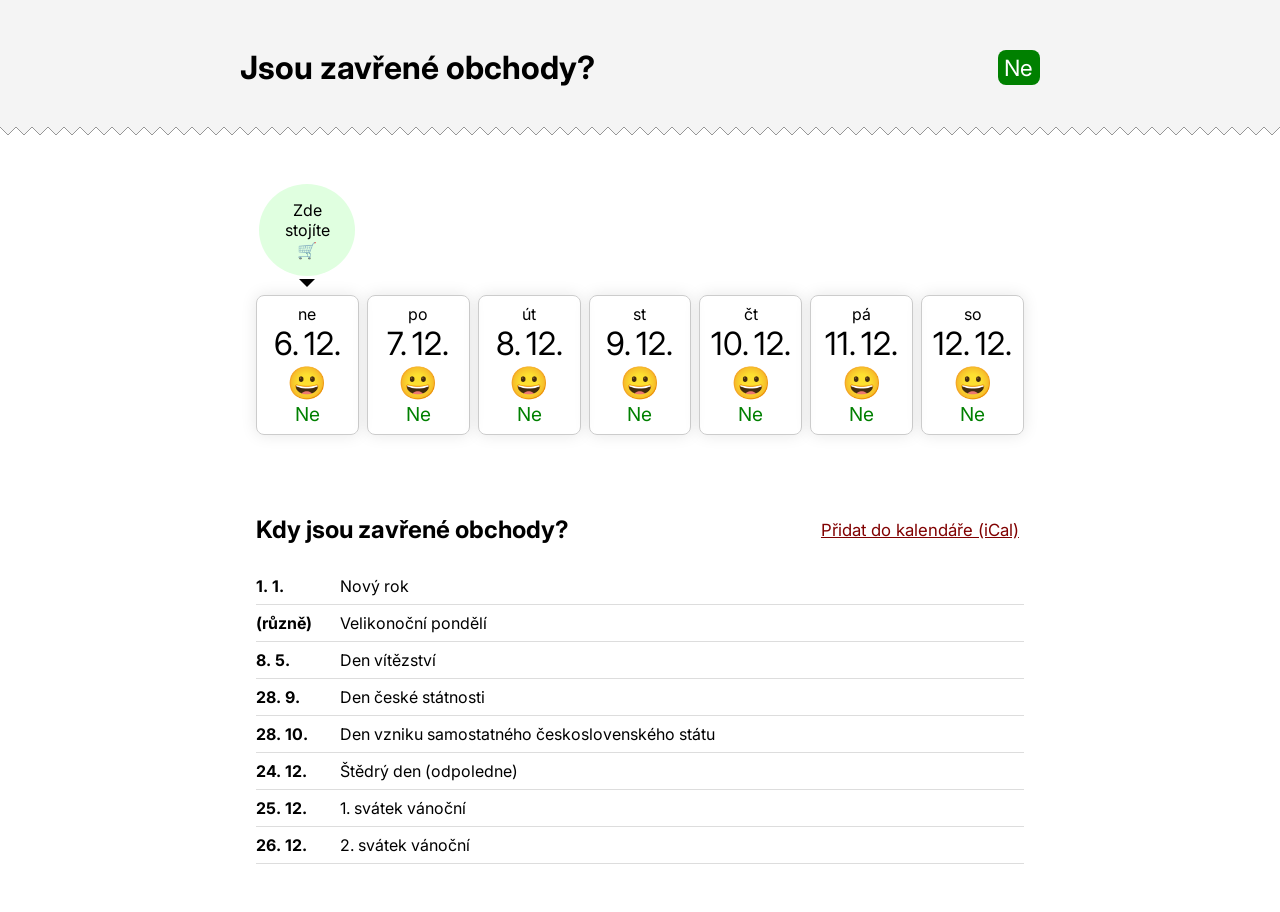
==== index.html @ 729f2707 "Initial commit." ====
<!DOCTYPE html>
<html lang="cs">
<head>
	<meta charset="UTF-8">
	<meta name="viewport" content="width=device-width, initial-scale=1.0">
	<meta name="description" content="Zjistěte, kdy jsou zavřené obchody.">
	<meta http-equiv="Refresh" content="3600"/>
	<script src="main.js"></script>
	<link rel="stylesheet" href="main.css">
	<title>Jsou zavřené obchody?</title>
</head>
<body>
<header>
	<h1>Jsou zavřené obchody?<span></span></h1>
</header>
<main>
	<ul class="calendar"></ul>
</main>
<footer>
	<h2><span>Kdy jsou zavřené obchody?</span><a href="jsou-zavrene-obchody.ics">Přidat do kalendáře (iCal)</a></h2>

	<ul class="schedule">
		<li><em>1. 1.</em> Nový rok</li>
		<li><em>(různě)</em> Velikonoční pondělí</li>
		<li><em>8. 5.</em> Den vítězství</li>
		<li><em>28. 9.</em> Den české státnosti</li>
		<li><em>28. 10.</em> Den vzniku samostatného československého státu</li>
		<li><em>24. 12.</em> Štědrý den (odpoledne)</li>
		<li><em>25. 12.</em> 1. svátek vánoční</li>
		<li><em>26. 12.</em> 2. svátek vánoční</li>
	</ul>
</footer>
</body>
</html>
---- main.css ----
@import url('https://fonts.googleapis.com/css2?family=Inter:wght@400;600&display=swap');
* {
	box-sizing: border-box;
	margin: 0;
	padding: 0;
	list-style: none;
	font-style: normal;
}
body {
	font-family: "Inter", sans-serif;
	font-optical-sizing: auto;
	font-weight: 400;
	font-variation-settings: "wdth" 100;
}
header, main, footer {
	margin: 3em auto;
	max-width: 800px;
	padding: 0 1em;
}
h1, h2 {
	margin-bottom: 1em;
}
a {
	color: maroon;

	&:hover {
		color: red;
	}
}
header {

	background: url("line.svg") repeat-x bottom center/1em auto, #f4f4f4;
	padding: 1em 0 1em 0;
	max-width: none;
	margin-top: 0;

	& h1 {
		max-width: calc(800px + 2rem);
		margin: 1em auto;
		padding: 0 1rem;
	}
}
ul.calendar {
	display: grid;
	grid-template-columns: repeat(7, 1fr);
	gap: .5em;
	margin: 10em 0 5em 0;

	@media (max-width: 800px) {
		grid-template-columns: repeat(3, 1fr);
	}

	& li {
		display: flex;
		flex-direction: column;
		align-items: center;
		justify-content: center;
		border: 1px solid #ccc;
		padding: .5em;
		border-radius: .5rem;
		position: relative;
		box-shadow: 0 0 1em rgba(0, 0, 0, .1);

		&.yes {
			border-color: red;
			background-color: #ffefef;

			& blockquote {
				color: red;
			}
		}

		& * {
			text-align: center;
			margin: 0;
		}

		& > i {
			font-size: 200%;
		}

		& blockquote {
			color: green;
			font-size: 120%;
		}

		& h3 {

			font-size: 200%;
			font-weight: normal;

			& em {
				font-size: 50%;
				font-style: normal;
				font-weight: normal;
			}
		}

	}
}
div.progress {
	position: absolute;
	top: -7em;
	left: 0;
	right: 0;
	bottom: 0;
	display: flex;
	flex-direction: column;
	align-items: center;

	& div {
		flex: 0 0;
	}

	& div:first-child {
		padding: 1em;
		background-color: #e0ffe0;
		border-radius: 50%;
		width: 6em;
		height: 6em;
		display: flex;
		align-items: center;
		justify-content: center;
	}

	& div:last-child {
		flex: 1 0;
		width: 1em;
		margin: .2em 0;
		position: relative;

		&:before {
			content: "";
			position: absolute;
			top: 0;
			left: 50%;
			transform: translateX(-50%);
			width: 0;
			height: 0;
			border-left: 0.5em solid transparent;
			border-right: 0.5em solid transparent;
			border-top: 0.5em solid black;
		}

	}
}
h1, h2 {
	display: flex;
	justify-content: space-between;
	align-items: center;

	& > *:last-child {
		font-size: 70%;
		font-weight: normal;
		padding: .2em .3em;
		margin-left: .5em;
		border-radius: .5rem;

		&.yes {
			background-color: red;
			color: white;
		}

		&.no {
			background-color: green;
			color: white;
		}

		&.future {
			background-color: orange;
			color: white;
		}
	}
}
ul.schedule {

	& li {
		border-bottom: 1px solid #ddd;
		padding: .5em 0;

		& em {
			display: inline-block;
			min-width: 5em;
			font-weight: bold;
		}
	}
}
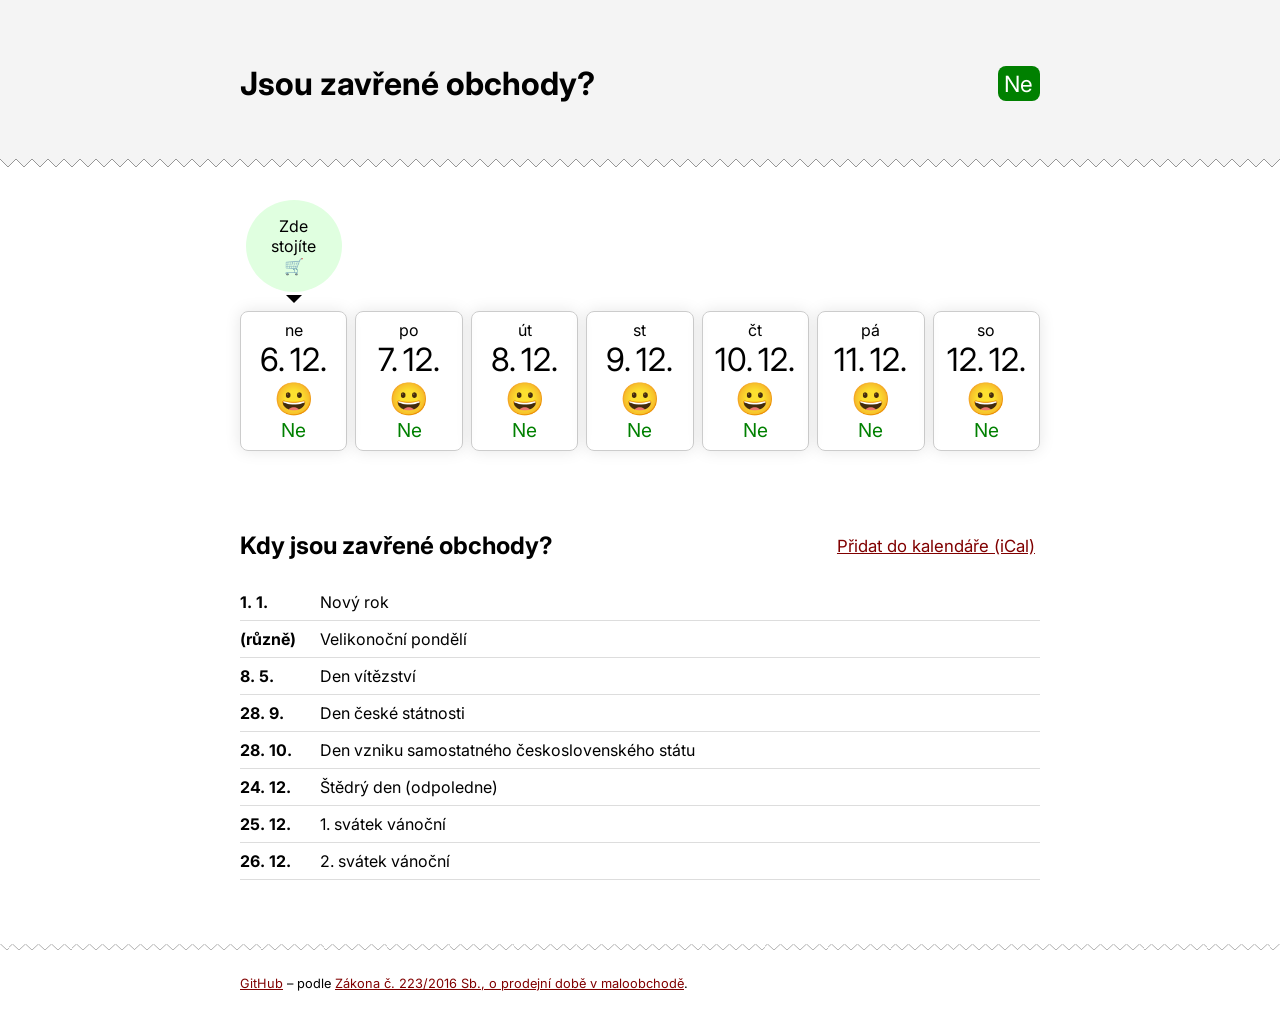
==== commit ef2e940d: "Minor css updates." ====
--- a/index.html
+++ b/index.html
@@ -15,20 +15,22 @@
 </header>
 <main>
 	<ul class="calendar"></ul>
-</main>
-<footer>
+
 	<h2><span>Kdy jsou zavřené obchody?</span><a href="jsou-zavrene-obchody.ics">Přidat do kalendáře (iCal)</a></h2>
 
 	<ul class="schedule">
-		<li><em>1. 1.</em> Nový rok</li>
-		<li><em>(různě)</em> Velikonoční pondělí</li>
-		<li><em>8. 5.</em> Den vítězství</li>
-		<li><em>28. 9.</em> Den české státnosti</li>
-		<li><em>28. 10.</em> Den vzniku samostatného československého státu</li>
-		<li><em>24. 12.</em> Štědrý den (odpoledne)</li>
-		<li><em>25. 12.</em> 1. svátek vánoční</li>
-		<li><em>26. 12.</em> 2. svátek vánoční</li>
+		<li><em>1. 1.</em> <span>Nový rok</span></li>
+		<li><em>(různě)</em> <span>Velikonoční pondělí</span></li>
+		<li><em>8. 5.</em> <span>Den vítězství</span></li>
+		<li><em>28. 9.</em> <span>Den české státnosti</span></li>
+		<li><em>28. 10.</em> <span>Den vzniku samostatného československého státu</span></li>
+		<li><em>24. 12.</em> <span>Štědrý den (odpoledne)</span></li>
+		<li><em>25. 12.</em> <span>1. svátek vánoční</span></li>
+		<li><em>26. 12.</em> <span>2. svátek vánoční</span></li>
 	</ul>
+</main>
+<footer>
+	<div><a href="https://github.com/cleverweb-cz/jsou-zavrene-obchody" target="_blank">GitHub</a> – podle <a href="https://www.zakonyprolidi.cz/cs/2016-223" target="_blank">Zákona č. 223/2016 Sb., o prodejní době v maloobchodě</a>.</div>
 </footer>
 </body>
 </html>
--- a/main.css
+++ b/main.css
@@ -6,16 +6,36 @@
 	list-style: none;
 	font-style: normal;
 }
+html {
+	background-color: #f4f4f4;
+}
 body {
 	font-family: "Inter", sans-serif;
 	font-optical-sizing: auto;
 	font-weight: 400;
 	font-variation-settings: "wdth" 100;
+	-webkit-text-size-adjust: none
 }
 header, main, footer {
-	margin: 3em auto;
-	max-width: 800px;
-	padding: 0 1em;
+	margin: 0;
+	background-color: #fff;
+	padding: 2rem 1rem;
+
+	& > * {
+		max-width: 800px;
+		margin: 0 auto;
+	}
+}
+header {
+	background: url("line.svg") repeat-x bottom center/1em auto, #f4f4f4;
+}
+footer {
+	background: url("line.svg") repeat-x top center/1em auto, #fff;
+	font-size: 80%;
+}
+main {
+	padding-top: 9rem;
+	padding-bottom: 4rem;
 }
 h1, h2 {
 	margin-bottom: 1em;
@@ -27,26 +47,13 @@
 		color: red;
 	}
 }
-header {
-
-	background: url("line.svg") repeat-x bottom center/1em auto, #f4f4f4;
-	padding: 1em 0 1em 0;
-	max-width: none;
-	margin-top: 0;
-
-	& h1 {
-		max-width: calc(800px + 2rem);
-		margin: 1em auto;
-		padding: 0 1rem;
-	}
-}
 ul.calendar {
 	display: grid;
 	grid-template-columns: repeat(7, 1fr);
 	gap: .5em;
-	margin: 10em 0 5em 0;
+	margin-bottom: 5rem;
 
-	@media (max-width: 800px) {
+	@media (max-width: 750px) {
 		grid-template-columns: repeat(3, 1fr);
 	}
 
@@ -148,6 +155,7 @@
 	display: flex;
 	justify-content: space-between;
 	align-items: center;
+	margin-top: 1em;
 
 	& > *:last-child {
 		font-size: 70%;
@@ -177,11 +185,12 @@
 	& li {
 		border-bottom: 1px solid #ddd;
 		padding: .5em 0;
+		display: flex;
+		justify-content: flex-start;
 
 		& em {
-			display: inline-block;
-			min-width: 5em;
 			font-weight: bold;
+			flex: 0 0 5em;
 		}
 	}
 }
